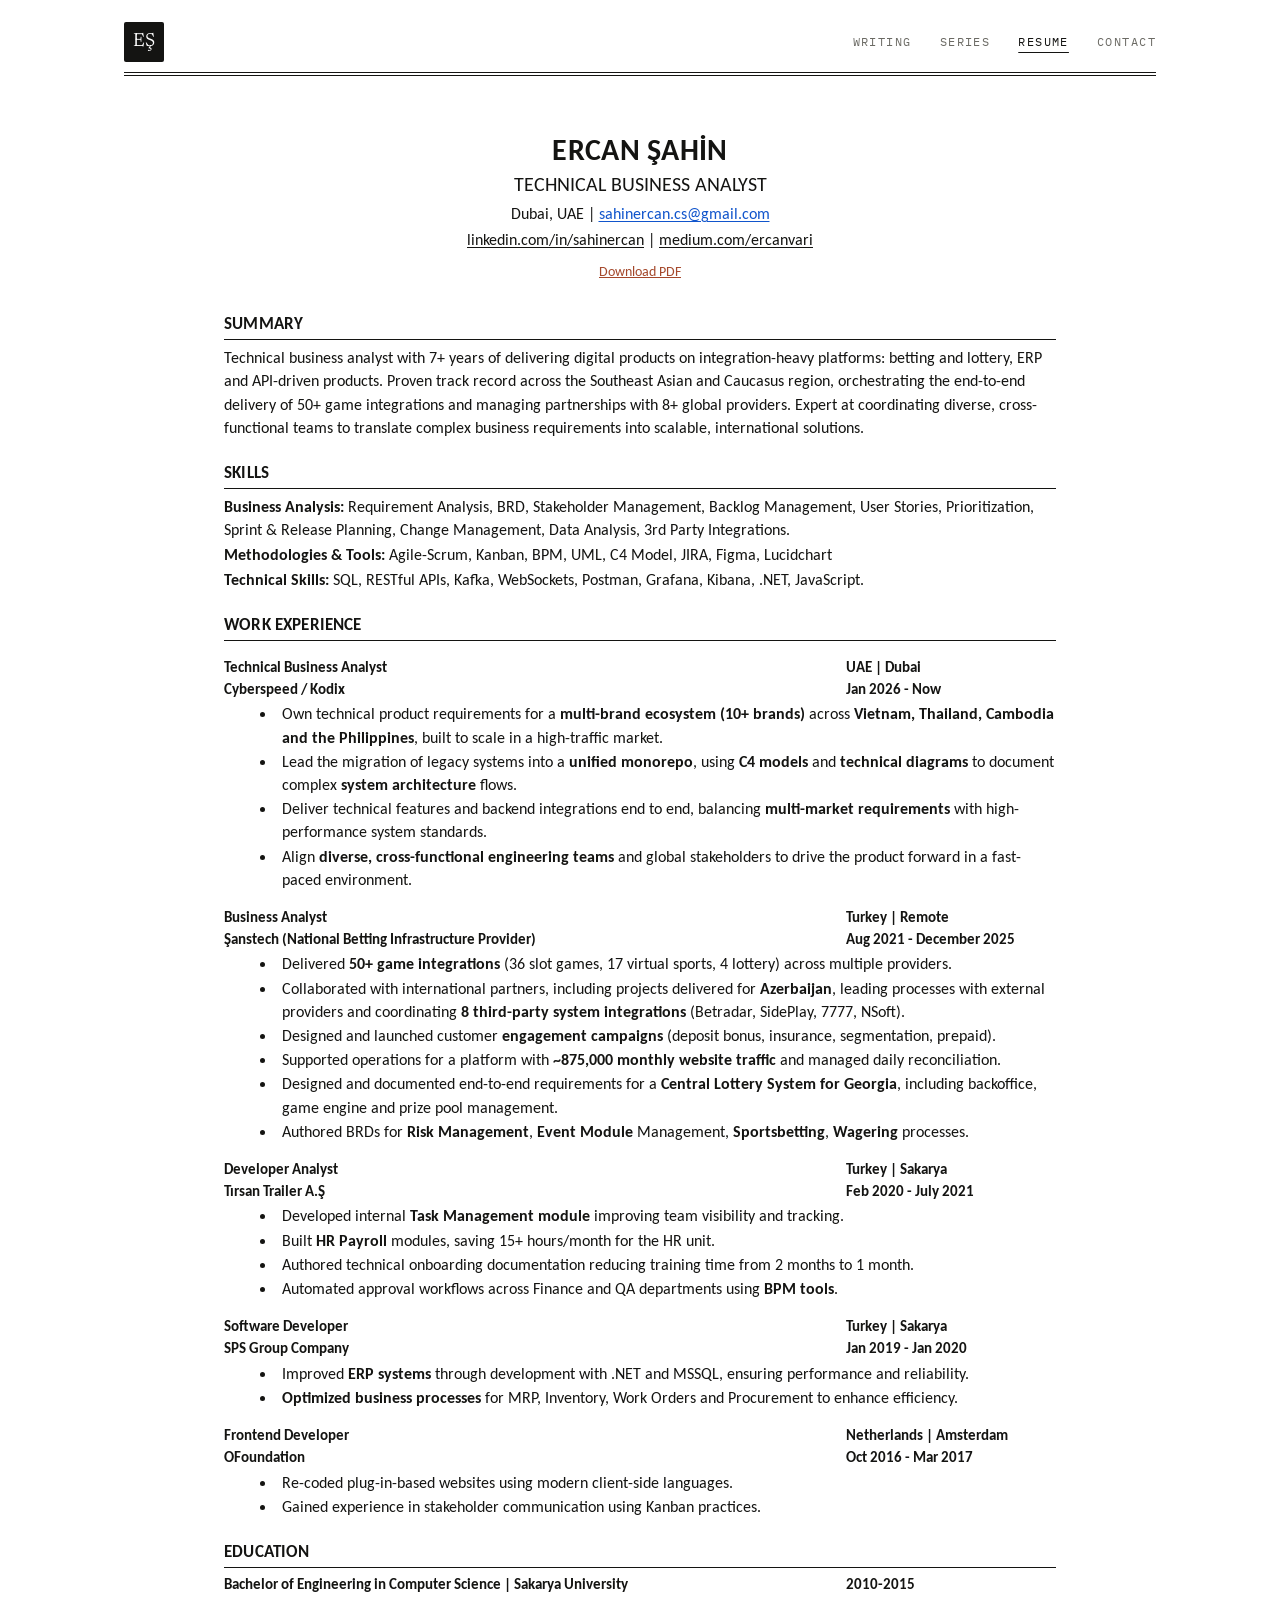
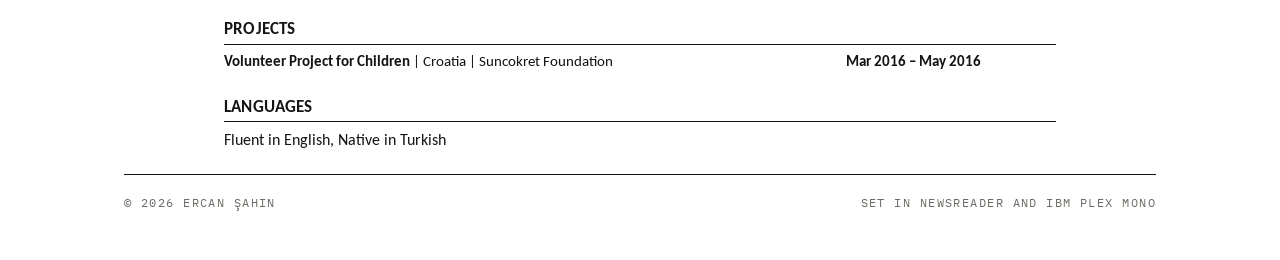
==== resume.html @ 7c089e83 "Redesign site: editorial home, resume page and The Village Stack series - Home: name masthead, lates" ====
<!DOCTYPE html>
<html lang="en">
<head>
    <meta charset="UTF-8">
    <meta name="viewport" content="width=device-width, initial-scale=1.0">
    <title>Resume · Ercan Şahin, Technical Business Analyst</title>
    <meta name="description" content="Resume of Ercan Şahin, technical business analyst in Dubai. 7+ years on integration-heavy platforms: money flows, CRM campaigns, ERP and third-party APIs.">
    <link rel="canonical" href="https://sahinercan.com/resume.html">
    <meta name="theme-color" content="#FFFFFF">

    <!-- Monogram icon -->
    <link rel="icon" href="assets/favicon.svg" type="image/svg+xml">
    <link rel="apple-touch-icon" href="assets/apple-touch-icon.png">

    <!-- Share preview (LinkedIn, WhatsApp, X, Slack) -->
    <meta property="og:type" content="website">
    <meta property="og:url" content="https://sahinercan.com/resume.html">
    <meta property="og:title" content="Resume · Ercan Şahin, Technical Business Analyst">
    <meta property="og:description" content="Resume of Ercan Şahin, technical business analyst in Dubai. 7+ years on integration-heavy platforms: money flows, CRM campaigns, ERP and third-party APIs.">
    <meta property="og:image" content="https://sahinercan.com/assets/og-image.png">
    <meta property="og:image:width" content="1200">
    <meta property="og:image:height" content="630">
    <meta property="og:image:alt" content="Ercan Şahin, Technical Business Analyst in Dubai">
    <meta name="twitter:card" content="summary_large_image">

    <!-- Visit counter: cookie-free, no consent banner needed. Ignores localhost. -->
    <script data-goatcounter="https://sahinercan.goatcounter.com/count" async src="https://gc.zgo.at/count.js"></script>

    <link rel="preconnect" href="https://fonts.googleapis.com">
    <link rel="preconnect" href="https://fonts.gstatic.com" crossorigin>
    <link href="https://fonts.googleapis.com/css2?family=Newsreader:ital,opsz,wght@0,6..72,300;0,6..72,400;1,6..72,300;1,6..72,400&family=IBM+Plex+Mono:wght@400&family=Carlito:wght@400;700&display=swap" rel="stylesheet">
    <link rel="stylesheet" href="styles.css?v=20261001">
</head>
<body>
    <header class="masthead">
        <div class="container mast-inner">
            <a href="./" class="mast-logo" aria-label="Ercan Şahin, home">EŞ</a>
            <nav class="mast-nav">
                <a href="./#writing">Writing</a>
                <a href="series.html">Series</a>
                <a href="resume.html" aria-current="page">Resume</a>
                <a href="mailto:sahinercan.cs@gmail.com">Contact</a>
            </nav>
        </div>
    </header>

    <main class="container cvx">
        <header class="cvx-head">
            <h1>ERCAN ŞAHİN</h1>
            <p class="cvx-title">TECHNICAL BUSINESS ANALYST</p>
            <p class="cvx-contact">
                Dubai, UAE | <a class="cvx-mail" href="mailto:sahinercan.cs@gmail.com">sahinercan.cs@gmail.com</a><br>
                <a href="https://linkedin.com/in/sahinercan" target="_blank" rel="noopener">linkedin.com/in/sahinercan</a> | <a href="https://medium.com/@ercanvari" target="_blank" rel="noopener">medium.com/ercanvari</a>
            </p>
            <p class="cvx-download"><a href="Ercan_Sahin_BA_Resume.pdf" download>Download PDF</a></p>
        </header>

        <section>
            <h2>SUMMARY</h2>
            <p>Technical business analyst with 7+ years of delivering digital products on integration-heavy platforms: betting and lottery, ERP and API-driven products. Proven track record across the Southeast Asian and Caucasus region, orchestrating the end-to-end delivery of 50+ game integrations and managing partnerships with 8+ global providers. Expert at coordinating diverse, cross-functional teams to translate complex business requirements into scalable, international solutions.</p>
        </section>

        <section>
            <h2>SKILLS</h2>
            <p><b>Business Analysis:</b> Requirement Analysis, BRD, Stakeholder Management, Backlog Management, User Stories, Prioritization, Sprint &amp; Release Planning, Change Management, Data Analysis, 3rd Party Integrations.</p>
            <p><b>Methodologies &amp; Tools:</b> Agile-Scrum, Kanban, BPM, UML, C4 Model, JIRA, Figma, Lucidchart</p>
            <p><b>Technical Skills:</b> SQL, RESTful APIs, Kafka, WebSockets, Postman, Grafana, Kibana, .NET, JavaScript.</p>
        </section>

        <section class="cvx-work">
            <h2>WORK EXPERIENCE</h2>
            <div class="cv-row"><strong>Technical Business Analyst</strong><strong>UAE | Dubai</strong></div>
            <div class="cv-row"><strong>Cyberspeed / Kodix</strong><strong>Jan 2026 - Now</strong></div>
            <ul>
                    <li>Own technical product requirements for a <b>multi-brand ecosystem (10+ brands)</b> across <b>Vietnam, Thailand, Cambodia and the Philippines</b>, built to scale in a high-traffic market.</li>
                    <li>Lead the migration of legacy systems into a <b>unified monorepo</b>, using <b>C4 models</b> and <b>technical diagrams</b> to document complex <b>system architecture</b> flows.</li>
                    <li>Deliver technical features and backend integrations end to end, balancing <b>multi-market requirements</b> with high-performance system standards.</li>
                    <li>Align <b>diverse, cross-functional engineering teams</b> and global stakeholders to drive the product forward in a fast-paced environment.</li>
            </ul>

            <div class="cv-row"><strong>Business Analyst</strong><strong>Turkey | Remote</strong></div>
            <div class="cv-row"><strong>Şanstech (National Betting Infrastructure Provider)</strong><strong>Aug 2021 - December 2025</strong></div>
            <ul>
                    <li>Delivered <b>50+ game integrations</b> (36 slot games, 17 virtual sports, 4 lottery) across multiple providers.</li>
                    <li>Collaborated with international partners, including projects delivered for <b>Azerbaijan</b>, leading processes with external providers and coordinating <b>8 third-party system integrations</b> (Betradar, SidePlay, 7777, NSoft).</li>
                    <li>Designed and launched customer <b>engagement campaigns</b> (deposit bonus, insurance, segmentation, prepaid).</li>
                    <li>Supported operations for a platform with <b>~875,000 monthly website traffic</b> and managed daily reconciliation.</li>
                    <li>Designed and documented end-to-end requirements for a <b>Central Lottery System for Georgia</b>, including backoffice, game engine and prize pool management.</li>
                    <li>Authored BRDs for <b>Risk Management</b>, <b>Event Module</b> Management, <b>Sportsbetting</b>, <b>Wagering</b> processes.</li>
            </ul>

            <div class="cv-row"><strong>Developer Analyst</strong><strong>Turkey | Sakarya</strong></div>
            <div class="cv-row"><strong>Tırsan Trailer A.Ş</strong><strong>Feb 2020 - July 2021</strong></div>
            <ul>
                    <li>Developed internal <b>Task Management module</b> improving team visibility and tracking.</li>
                    <li>Built <b>HR Payroll</b> modules, saving 15+ hours/month for the HR unit.</li>
                    <li>Authored technical onboarding documentation reducing training time from 2 months to 1 month.</li>
                    <li>Automated approval workflows across Finance and QA departments using <b>BPM tools</b>.</li>
            </ul>

            <div class="cv-row"><strong>Software Developer</strong><strong>Turkey | Sakarya</strong></div>
            <div class="cv-row"><strong>SPS Group Company</strong><strong>Jan 2019 - Jan 2020</strong></div>
            <ul>
                    <li>Improved <b>ERP systems</b> through development with .NET and MSSQL, ensuring performance and reliability.</li>
                    <li><b>Optimized business processes</b> for MRP, Inventory, Work Orders and Procurement to enhance efficiency.</li>
            </ul>

            <div class="cv-row"><strong>Frontend Developer</strong><strong>Netherlands | Amsterdam</strong></div>
            <div class="cv-row"><strong>OFoundation</strong><strong>Oct 2016 - Mar 2017</strong></div>
            <ul>
                    <li>Re-coded plug-in-based websites using modern client-side languages.</li>
                    <li>Gained experience in stakeholder communication using Kanban practices.</li>
            </ul>
        </section>

        <section>
            <h2>EDUCATION</h2>
            <div class="cv-row"><strong>Bachelor of Engineering in Computer Science | Sakarya University</strong><strong>2010-2015</strong></div>
        </section>

        <section>
            <h2>PROJECTS</h2>
            <div class="cv-row"><span><b>Volunteer Project for Children</b> | Croatia | Suncokret Foundation</span><strong>Mar 2016 – May 2016</strong></div>
        </section>

        <section>
            <h2>LANGUAGES</h2>
            <p>Fluent in English, Native in Turkish</p>
        </section>
    </main>

    <footer class="footer">
        <div class="container">
            <div class="footer-inner">
                <span>© <span id="year">2026</span> Ercan Şahin</span>
                <span>Set in Newsreader and IBM Plex Mono</span>
            </div>
        </div>
    </footer>

    <script src="script.js?v=20261001"></script>
</body>
</html>
---- styles.css ----
/* Editorial theme: newspaper serif (Newsreader) + technical mono (IBM Plex Mono), on white. */
:root {
    color-scheme: light;
    --paper: #FFFFFF;
    --paper-2: #F6F4EF;
    --lane: #ECE7DB;
    --ink: #141412;
    --muted: #6B6A64;
    --rule-soft: #E3E0D8;
    --accent: #A4472A;
    --river: #D6E6E8;
    --serif: 'Newsreader', Georgia, 'Times New Roman', serif;
    --mono: 'IBM Plex Mono', ui-monospace, Menlo, monospace;
}

* { margin: 0; padding: 0; box-sizing: border-box; }
html { scroll-behavior: smooth; }

body {
    font-family: var(--serif);
    font-size: 19px;
    font-weight: 400;
    line-height: 1.6;
    color: var(--ink);
    background: var(--paper);
    -webkit-font-smoothing: antialiased;
    font-optical-sizing: auto;
}

a { color: inherit; }
h1, h2, h3 { font-weight: 400; }
ul, ol { list-style: none; }

.container { max-width: 1080px; margin: 0 auto; padding: 0 24px; }

/* Small technical type: labels, dates, navigation */
.label, .kicker, .mast-nav a, .label-link, .contact-line, .entry-date, .footer {
    font-family: var(--mono);
    font-size: 12px;
    font-weight: 400;
    letter-spacing: 0.12em;
    text-transform: uppercase;
}
.label, .kicker { color: var(--muted); }

/* Masthead */
.masthead { padding-top: 22px; }
.mast-inner {
    display: flex;
    justify-content: space-between;
    align-items: center;
    gap: 1rem;
    flex-wrap: wrap;
    position: relative;
    padding-bottom: 14px;
}
.mast-inner::after { content: ""; position: absolute; left: 24px; right: 24px; bottom: 0; border-bottom: 4px double var(--ink); }
.mast-logo {
    display: inline-flex;
    align-items: center;
    justify-content: center;
    width: 40px;
    height: 40px;
    background: var(--ink);
    color: var(--paper);
    font-size: 19px;
    letter-spacing: 0.02em;
    text-decoration: none;
    border-radius: 2px;
}
.mast-logo:hover { background: var(--accent); }
.mast-nav { display: flex; gap: 28px; }
.mast-nav a { color: var(--muted); text-decoration: none; }
.mast-nav a:hover, .mast-nav a[aria-current="page"] { color: var(--ink); }
.mast-nav a[aria-current="page"] { text-decoration: underline; text-underline-offset: 6px; }

/* Intro */
.intro { padding: 80px 0 64px; }
.display {
    font-weight: 300;
    font-size: clamp(3.4rem, 11vw, 8.5rem);
    line-height: 0.95;
    letter-spacing: -0.025em;
    margin: 0.25em 0 0.35em;
}
.display-sm { font-size: clamp(3rem, 8vw, 6rem); }
.standfirst {
    font-weight: 300;
    font-size: clamp(1.2rem, 2.4vw, 1.5rem);
    line-height: 1.45;
    max-width: 34em;
    margin-bottom: 1.75rem;
}
.standfirst em { font-style: italic; }
.contact-line a { color: var(--accent); text-underline-offset: 5px; text-decoration-thickness: 1px; }
.contact-line a:hover { text-decoration-thickness: 2px; }
.contact-line span { color: var(--muted); margin: 0 0.6em; }

/* Numbered blocks, like newspaper sections */
.block { border-top: 1px solid var(--ink); padding: 20px 0 72px; }
.block-head { display: flex; justify-content: space-between; align-items: baseline; gap: 1rem; margin-bottom: 28px; }
.label-link { color: var(--accent); text-decoration: none; }
.label-link:hover { text-decoration: underline; text-underline-offset: 5px; }

/* Writing list */
.entry a {
    display: grid;
    grid-template-columns: 160px 1fr;
    gap: 24px;
    padding: 22px 0;
    border-bottom: 1px solid var(--rule-soft);
    text-decoration: none;
}
.entry.has-img a { grid-template-columns: 160px 1fr 220px; }
.entry-img { width: 100%; aspect-ratio: 3 / 2; object-fit: cover; background: var(--paper-2); }
.entry:last-child a { border-bottom: none; }
.entry-date { color: var(--muted); padding-top: 0.7em; }
.entry-title { display: block; font-size: 1.75rem; font-weight: 400; line-height: 1.2; transition: color 0.15s ease; }
.entry a:hover .entry-title { color: var(--accent); }
.entry-excerpt { display: block; color: var(--muted); font-size: 1rem; margin-top: 6px; max-width: 42em; }
.entries-empty { color: var(--muted); }

/* Series teaser on home */
.feature-title { font-weight: 300; font-size: clamp(2.4rem, 6vw, 4.5rem); line-height: 1; letter-spacing: -0.02em; margin-bottom: 0.3em; }
.feature-title a { text-decoration: none; }
.feature-title a:hover { color: var(--accent); }
.feature-deck { font-size: 1.2rem; font-weight: 300; max-width: 36em; margin-bottom: 1rem; }

/* Elsewhere */
.elsewhere li { display: flex; justify-content: space-between; align-items: baseline; gap: 1rem; padding: 14px 0; border-bottom: 1px solid var(--rule-soft); }
.elsewhere li:last-child { border-bottom: none; }
.elsewhere a { font-size: 1.45rem; text-decoration: none; }
.elsewhere a:hover { color: var(--accent); }

/* Footer / colophon */
.footer { color: var(--muted); }
.footer-inner { display: flex; justify-content: space-between; gap: 1rem; flex-wrap: wrap; border-top: 1px solid var(--ink); padding: 18px 0 48px; }

/* Series page: map */
.map-frame { border: 1px solid var(--ink); background: var(--paper-2); }
#villageMap { display: block; width: 100%; height: auto; }
.village-river { fill: var(--river); }
.village-road-bed { fill: none; stroke: var(--lane); stroke-width: 16; stroke-linecap: round; stroke-linejoin: round; }
.village-road { fill: none; stroke: var(--ink); stroke-width: 1.4; stroke-linecap: round; stroke-dasharray: 1 8; }
.village-node { cursor: pointer; outline: none; }
.village-node-ring { fill: var(--paper); stroke: var(--ink); stroke-width: 1.25; transition: fill 0.15s ease, stroke 0.15s ease; }
.village-node.is-live .village-node-ring { stroke: var(--accent); stroke-width: 2; }
.village-node:hover .village-node-ring,
.village-node:focus-visible .village-node-ring { stroke: var(--accent); stroke-width: 2; }
.village-node.is-active .village-node-ring { fill: var(--ink); stroke: var(--ink); }
.village-node-num { font: 400 14px var(--mono); fill: var(--ink); text-anchor: middle; pointer-events: none; }
.village-node.is-active .village-node-num { fill: var(--paper); }
.village-node-label {
    font: italic 400 17px var(--serif);
    fill: var(--ink);
    text-anchor: middle;
    pointer-events: none;
    paint-order: stroke;
    stroke: var(--paper-2);
    stroke-width: 5px;
}

.village-panel { display: grid; grid-template-columns: 160px 1fr; gap: 24px; padding: 22px 0 8px; }
.village-panel h3 { font-weight: 300; font-size: 1.9rem; line-height: 1.15; margin-bottom: 0.25rem; }
.village-panel p { color: var(--muted); margin-bottom: 0.6rem; }
.village-panel-meta { font-family: var(--mono); font-size: 12px; letter-spacing: 0.12em; text-transform: uppercase; color: var(--muted); padding-top: 0.8em; }
.village-panel-link, .village-panel-soon { font-family: var(--mono); font-size: 12px; letter-spacing: 0.12em; text-transform: uppercase; }
.village-panel-link { color: var(--accent); text-underline-offset: 5px; }
.village-panel-soon { color: var(--muted); }

/* Series page: contents */
.toc li { display: grid; grid-template-columns: 56px 1fr 150px 90px; gap: 20px; align-items: baseline; padding: 16px 0; border-bottom: 1px solid var(--rule-soft); }
.toc li:last-child { border-bottom: none; }
.toc-num, .toc-layer, .toc-date { font-family: var(--mono); font-size: 12px; letter-spacing: 0.12em; text-transform: uppercase; }
.toc-num { color: var(--accent); }
.toc-layer, .toc-date { color: var(--muted); }
.toc-date { text-align: right; }
.toc-title { font-size: 1.35rem; line-height: 1.25; }
.toc-title a { text-underline-offset: 5px; text-decoration-thickness: 1px; }
.toc-title a:hover { color: var(--accent); }
.toc-topic { display: block; color: var(--muted); font-size: 0.95rem; }

/* Resume */
.figures { margin-top: 2.75rem; display: grid; grid-template-columns: repeat(4, 1fr); border-top: 1px solid var(--rule-soft); }
.figures div { display: flex; flex-direction: column-reverse; padding: 18px 20px 0 0; }
.figures div + div { padding-left: 20px; border-left: 1px solid var(--rule-soft); }
.figures dd { font-weight: 300; font-size: clamp(2.4rem, 5vw, 3.6rem); line-height: 1; letter-spacing: -0.02em; }
.figures dt { font-family: var(--mono); font-size: 12px; letter-spacing: 0.12em; text-transform: uppercase; color: var(--muted); margin-top: 8px; }

.cases { display: grid; grid-template-columns: repeat(3, 1fr); }
.case { padding-right: 28px; }
.case + .case { padding-left: 28px; border-left: 1px solid var(--rule-soft); }
.case h3 { font-size: 1.55rem; line-height: 1.2; margin-bottom: 1rem; }
.case dt { font-family: var(--mono); font-size: 11px; letter-spacing: 0.12em; text-transform: uppercase; color: var(--muted); }
.case dd { font-size: 1rem; margin-bottom: 0.8rem; }

.roles > li { display: grid; grid-template-columns: 160px 1fr; gap: 24px; padding: 22px 0; border-bottom: 1px solid var(--rule-soft); }
.roles > li:last-child { border-bottom: none; }
.role-when { font-family: var(--mono); font-size: 12px; letter-spacing: 0.08em; text-transform: uppercase; color: var(--muted); padding-top: 0.55em; line-height: 1.7; }
.roles h3 { font-size: 1.6rem; line-height: 1.2; }
.role-org { font-style: italic; color: var(--muted); margin-bottom: 0.5rem; }
.roles ul li { position: relative; padding-left: 1.4em; font-size: 1.02rem; margin-bottom: 0.3rem; }
.roles ul li::before { content: "–"; position: absolute; left: 0; color: var(--muted); }

.cols { display: grid; grid-template-columns: repeat(3, 1fr); gap: 28px; }
.cols h3 { font-family: var(--mono); font-size: 12px; letter-spacing: 0.12em; text-transform: uppercase; color: var(--muted); margin-bottom: 0.5rem; }
.cols p { font-size: 1.05rem; }
.cols-4 { grid-template-columns: repeat(4, 1fr); }

/* Resume: a one-to-one copy of the PDF CV (Calibri, centred header, bold rows, ● bullets) */
.cvx { max-width: 880px; font-family: Calibri, Carlito, 'Segoe UI', sans-serif; font-size: 16px; line-height: 1.45; }
.cvx-head { text-align: center; padding: 56px 0 28px; }
.cvx-head h1 { font-family: inherit; font-weight: 700; font-size: 30px; letter-spacing: 0.01em; line-height: 1.2; }
.cvx-title { font-size: 20px; margin: 2px 0 22px; }
.cvx-contact { font-size: 16px; line-height: 1.6; }
.cvx-contact a { text-underline-offset: 2px; }
.cvx-contact .cvx-mail { color: #1155CC; }
.cvx-download { margin-top: 10px; font-size: 14px; }
.cvx-download a { color: var(--accent); }
.cvx section { margin-bottom: 22px; }
.cvx h2 {
    font-family: inherit;
    font-weight: 700;
    font-size: 17px;
    letter-spacing: 0.01em;
    padding-bottom: 2px;
    margin-bottom: 6px;
    border-bottom: 1px solid var(--ink);
}
.cvx p { margin-bottom: 2px; }
.cvx b, .cvx strong { font-weight: 700; }
.cvx .cv-row { display: flex; justify-content: space-between; align-items: baseline; gap: 1rem; font-size: 15px; }
.cvx .cv-row > :last-child { flex: 0 0 210px; text-align: left; }
.cvx-work .cv-row:nth-of-type(odd) { margin-top: 16px; }
.cvx-work h2 + .cv-row { margin-top: 10px; }
.cvx ul { list-style: disc; padding-left: 52px; margin: 2px 0 0; }
.cvx ul li { padding-left: 6px; margin-bottom: 1px; }
.cvx ul li::marker { font-size: 0.9em; }

/* Responsive */
@media (max-width: 760px) {
    body { font-size: 18px; }
    .mast-nav { gap: 18px; }
    .intro { padding: 56px 0 48px; }
    .entry a, .entry.has-img a, .village-panel, .roles > li { grid-template-columns: 1fr; gap: 6px; }
    .entry-img { order: -1; margin-bottom: 10px; }
    .entry-date, .role-when, .village-panel-meta { padding-top: 0; }
    .toc li { grid-template-columns: 40px 1fr; }
    .toc-layer { display: none; }
    .toc-date { grid-column: 2; text-align: left; }
    .figures { grid-template-columns: repeat(2, 1fr); }
    .figures div:nth-child(3) { padding-left: 0; border-left: none; }
    .cases, .cols, .cols-4 { grid-template-columns: 1fr; gap: 28px; }
    .case, .case + .case { padding: 0; border-left: none; }
    .case + .case { padding-top: 28px; border-top: 1px solid var(--rule-soft); }
    .village-node-label { font-size: 21px; }
    .cvx .cv-row { flex-direction: column; gap: 0; }
    .cvx .cv-row > :last-child { flex: none; }
    .cvx ul { padding-left: 22px; }
}

/* Printing the resume gives a clean, ink-only copy */
@media print {
    .masthead, .contact-line, .footer { display: none; }
    body { background: #fff; color: #000; font-size: 10.5pt; }
    .intro, .cvx-head { padding: 0 0 12px; }
    .cvx-download { display: none; }
    .block { padding: 12px 0 20px; break-inside: avoid; }
}
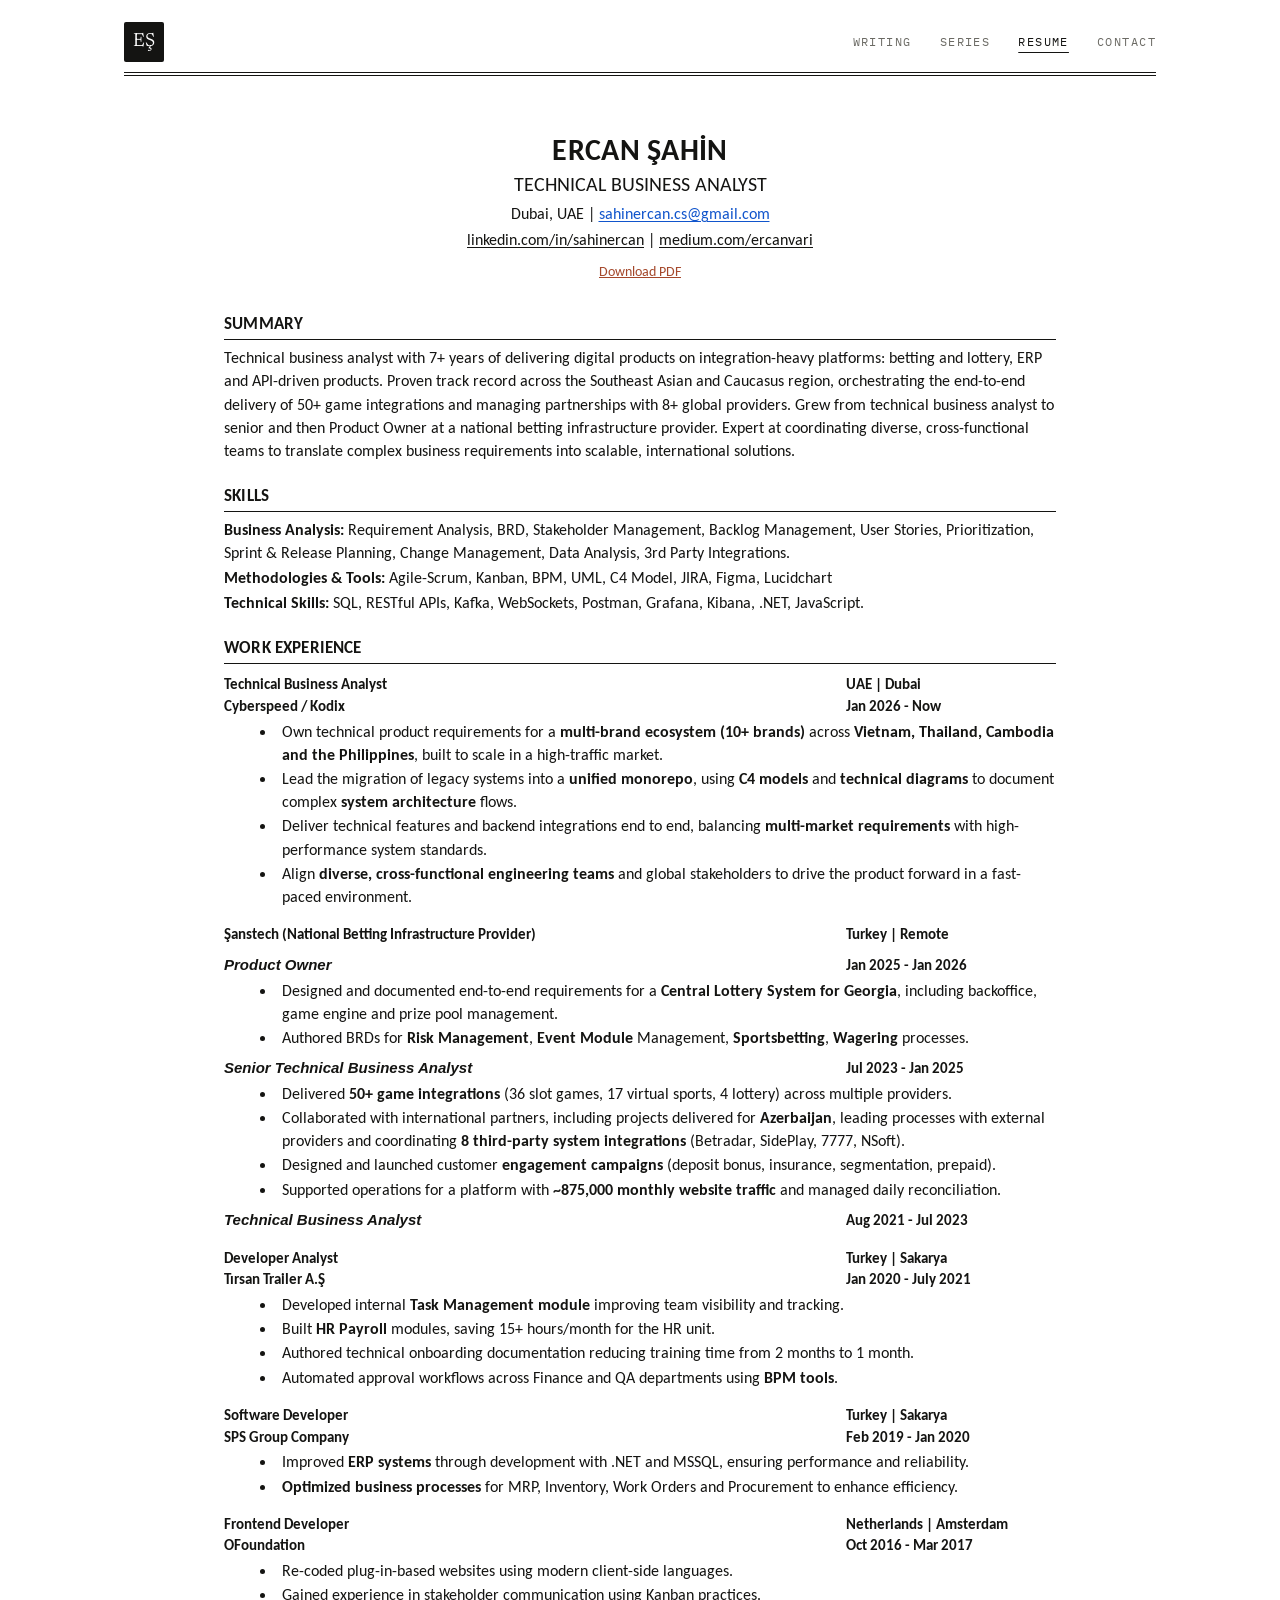
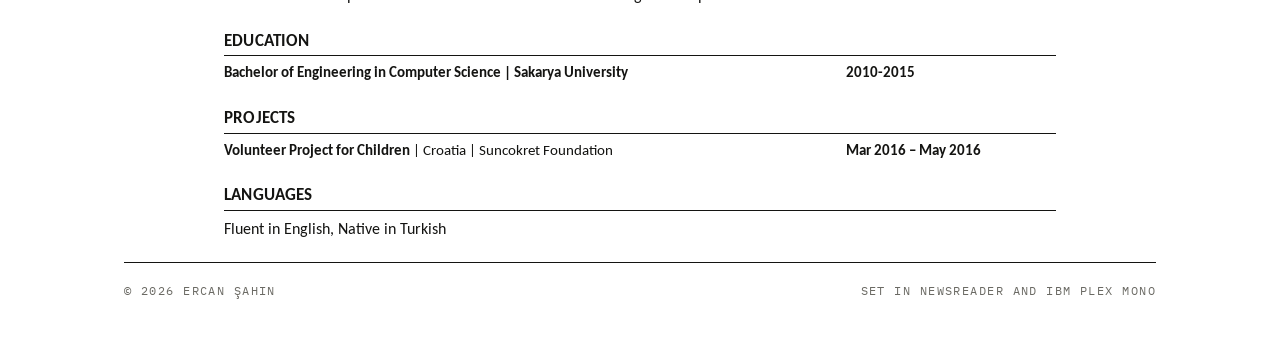
==== commit a9c34dcc: "Resume: show the three Şanstech roles and match LinkedIn dates - Split Şanstech into Product Owner, " ====
--- a/resume.html
+++ b/resume.html
@@ -29,7 +29,7 @@
     <link rel="preconnect" href="https://fonts.googleapis.com">
     <link rel="preconnect" href="https://fonts.gstatic.com" crossorigin>
     <link href="https://fonts.googleapis.com/css2?family=Newsreader:ital,opsz,wght@0,6..72,300;0,6..72,400;1,6..72,300;1,6..72,400&family=IBM+Plex+Mono:wght@400&family=Carlito:wght@400;700&display=swap" rel="stylesheet">
-    <link rel="stylesheet" href="styles.css?v=20261001">
+    <link rel="stylesheet" href="styles.css?v=20261001b">
 </head>
 <body>
     <header class="masthead">
@@ -57,7 +57,7 @@
 
         <section>
             <h2>SUMMARY</h2>
-            <p>Technical business analyst with 7+ years of delivering digital products on integration-heavy platforms: betting and lottery, ERP and API-driven products. Proven track record across the Southeast Asian and Caucasus region, orchestrating the end-to-end delivery of 50+ game integrations and managing partnerships with 8+ global providers. Expert at coordinating diverse, cross-functional teams to translate complex business requirements into scalable, international solutions.</p>
+            <p>Technical business analyst with 7+ years of delivering digital products on integration-heavy platforms: betting and lottery, ERP and API-driven products. Proven track record across the Southeast Asian and Caucasus region, orchestrating the end-to-end delivery of 50+ game integrations and managing partnerships with 8+ global providers. Grew from technical business analyst to senior and then Product Owner at a national betting infrastructure provider. Expert at coordinating diverse, cross-functional teams to translate complex business requirements into scalable, international solutions.</p>
         </section>
 
         <section>
@@ -69,48 +69,62 @@
 
         <section class="cvx-work">
             <h2>WORK EXPERIENCE</h2>
-            <div class="cv-row"><strong>Technical Business Analyst</strong><strong>UAE | Dubai</strong></div>
-            <div class="cv-row"><strong>Cyberspeed / Kodix</strong><strong>Jan 2026 - Now</strong></div>
-            <ul>
+            <article class="cvx-job">
+                <div class="cv-row"><strong>Technical Business Analyst</strong><strong>UAE | Dubai</strong></div>
+                <div class="cv-row"><strong>Cyberspeed / Kodix</strong><strong>Jan 2026 - Now</strong></div>
+                <ul>
                     <li>Own technical product requirements for a <b>multi-brand ecosystem (10+ brands)</b> across <b>Vietnam, Thailand, Cambodia and the Philippines</b>, built to scale in a high-traffic market.</li>
                     <li>Lead the migration of legacy systems into a <b>unified monorepo</b>, using <b>C4 models</b> and <b>technical diagrams</b> to document complex <b>system architecture</b> flows.</li>
                     <li>Deliver technical features and backend integrations end to end, balancing <b>multi-market requirements</b> with high-performance system standards.</li>
                     <li>Align <b>diverse, cross-functional engineering teams</b> and global stakeholders to drive the product forward in a fast-paced environment.</li>
-            </ul>
+                </ul>
+            </article>
 
-            <div class="cv-row"><strong>Business Analyst</strong><strong>Turkey | Remote</strong></div>
-            <div class="cv-row"><strong>Şanstech (National Betting Infrastructure Provider)</strong><strong>Aug 2021 - December 2025</strong></div>
-            <ul>
+            <article class="cvx-job">
+                <div class="cv-row"><strong>Şanstech (National Betting Infrastructure Provider)</strong><strong>Turkey | Remote</strong></div>
+                <div class="cv-row cvx-subrole"><strong>Product Owner</strong><strong>Jan 2025 - Jan 2026</strong></div>
+                <ul>
+                    <li>Designed and documented end-to-end requirements for a <b>Central Lottery System for Georgia</b>, including backoffice, game engine and prize pool management.</li>
+                    <li>Authored BRDs for <b>Risk Management</b>, <b>Event Module</b> Management, <b>Sportsbetting</b>, <b>Wagering</b> processes.</li>
+                </ul>
+                <div class="cv-row cvx-subrole"><strong>Senior Technical Business Analyst</strong><strong>Jul 2023 - Jan 2025</strong></div>
+                <ul>
                     <li>Delivered <b>50+ game integrations</b> (36 slot games, 17 virtual sports, 4 lottery) across multiple providers.</li>
                     <li>Collaborated with international partners, including projects delivered for <b>Azerbaijan</b>, leading processes with external providers and coordinating <b>8 third-party system integrations</b> (Betradar, SidePlay, 7777, NSoft).</li>
                     <li>Designed and launched customer <b>engagement campaigns</b> (deposit bonus, insurance, segmentation, prepaid).</li>
                     <li>Supported operations for a platform with <b>~875,000 monthly website traffic</b> and managed daily reconciliation.</li>
-                    <li>Designed and documented end-to-end requirements for a <b>Central Lottery System for Georgia</b>, including backoffice, game engine and prize pool management.</li>
-                    <li>Authored BRDs for <b>Risk Management</b>, <b>Event Module</b> Management, <b>Sportsbetting</b>, <b>Wagering</b> processes.</li>
-            </ul>
+                </ul>
+                <div class="cv-row cvx-subrole"><strong>Technical Business Analyst</strong><strong>Aug 2021 - Jul 2023</strong></div>
+            </article>
 
-            <div class="cv-row"><strong>Developer Analyst</strong><strong>Turkey | Sakarya</strong></div>
-            <div class="cv-row"><strong>Tırsan Trailer A.Ş</strong><strong>Feb 2020 - July 2021</strong></div>
-            <ul>
+            <article class="cvx-job">
+                <div class="cv-row"><strong>Developer Analyst</strong><strong>Turkey | Sakarya</strong></div>
+                <div class="cv-row"><strong>Tırsan Trailer A.Ş</strong><strong>Jan 2020 - July 2021</strong></div>
+                <ul>
                     <li>Developed internal <b>Task Management module</b> improving team visibility and tracking.</li>
                     <li>Built <b>HR Payroll</b> modules, saving 15+ hours/month for the HR unit.</li>
                     <li>Authored technical onboarding documentation reducing training time from 2 months to 1 month.</li>
                     <li>Automated approval workflows across Finance and QA departments using <b>BPM tools</b>.</li>
-            </ul>
+                </ul>
+            </article>
 
-            <div class="cv-row"><strong>Software Developer</strong><strong>Turkey | Sakarya</strong></div>
-            <div class="cv-row"><strong>SPS Group Company</strong><strong>Jan 2019 - Jan 2020</strong></div>
-            <ul>
+            <article class="cvx-job">
+                <div class="cv-row"><strong>Software Developer</strong><strong>Turkey | Sakarya</strong></div>
+                <div class="cv-row"><strong>SPS Group Company</strong><strong>Feb 2019 - Jan 2020</strong></div>
+                <ul>
                     <li>Improved <b>ERP systems</b> through development with .NET and MSSQL, ensuring performance and reliability.</li>
                     <li><b>Optimized business processes</b> for MRP, Inventory, Work Orders and Procurement to enhance efficiency.</li>
-            </ul>
+                </ul>
+            </article>
 
-            <div class="cv-row"><strong>Frontend Developer</strong><strong>Netherlands | Amsterdam</strong></div>
-            <div class="cv-row"><strong>OFoundation</strong><strong>Oct 2016 - Mar 2017</strong></div>
-            <ul>
+            <article class="cvx-job">
+                <div class="cv-row"><strong>Frontend Developer</strong><strong>Netherlands | Amsterdam</strong></div>
+                <div class="cv-row"><strong>OFoundation</strong><strong>Oct 2016 - Mar 2017</strong></div>
+                <ul>
                     <li>Re-coded plug-in-based websites using modern client-side languages.</li>
                     <li>Gained experience in stakeholder communication using Kanban practices.</li>
-            </ul>
+                </ul>
+            </article>
         </section>
 
         <section>
--- a/styles.css
+++ b/styles.css
@@ -231,8 +231,10 @@
 .cvx b, .cvx strong { font-weight: 700; }
 .cvx .cv-row { display: flex; justify-content: space-between; align-items: baseline; gap: 1rem; font-size: 15px; }
 .cvx .cv-row > :last-child { flex: 0 0 210px; text-align: left; }
-.cvx-work .cv-row:nth-of-type(odd) { margin-top: 16px; }
-.cvx-work h2 + .cv-row { margin-top: 10px; }
+.cvx-job { margin-top: 16px; }
+.cvx-work h2 + .cvx-job { margin-top: 10px; }
+.cvx-subrole { margin-top: 8px; }
+.cvx-subrole strong:first-child { font-style: italic; }
 .cvx ul { list-style: disc; padding-left: 52px; margin: 2px 0 0; }
 .cvx ul li { padding-left: 6px; margin-bottom: 1px; }
 .cvx ul li::marker { font-size: 0.9em; }
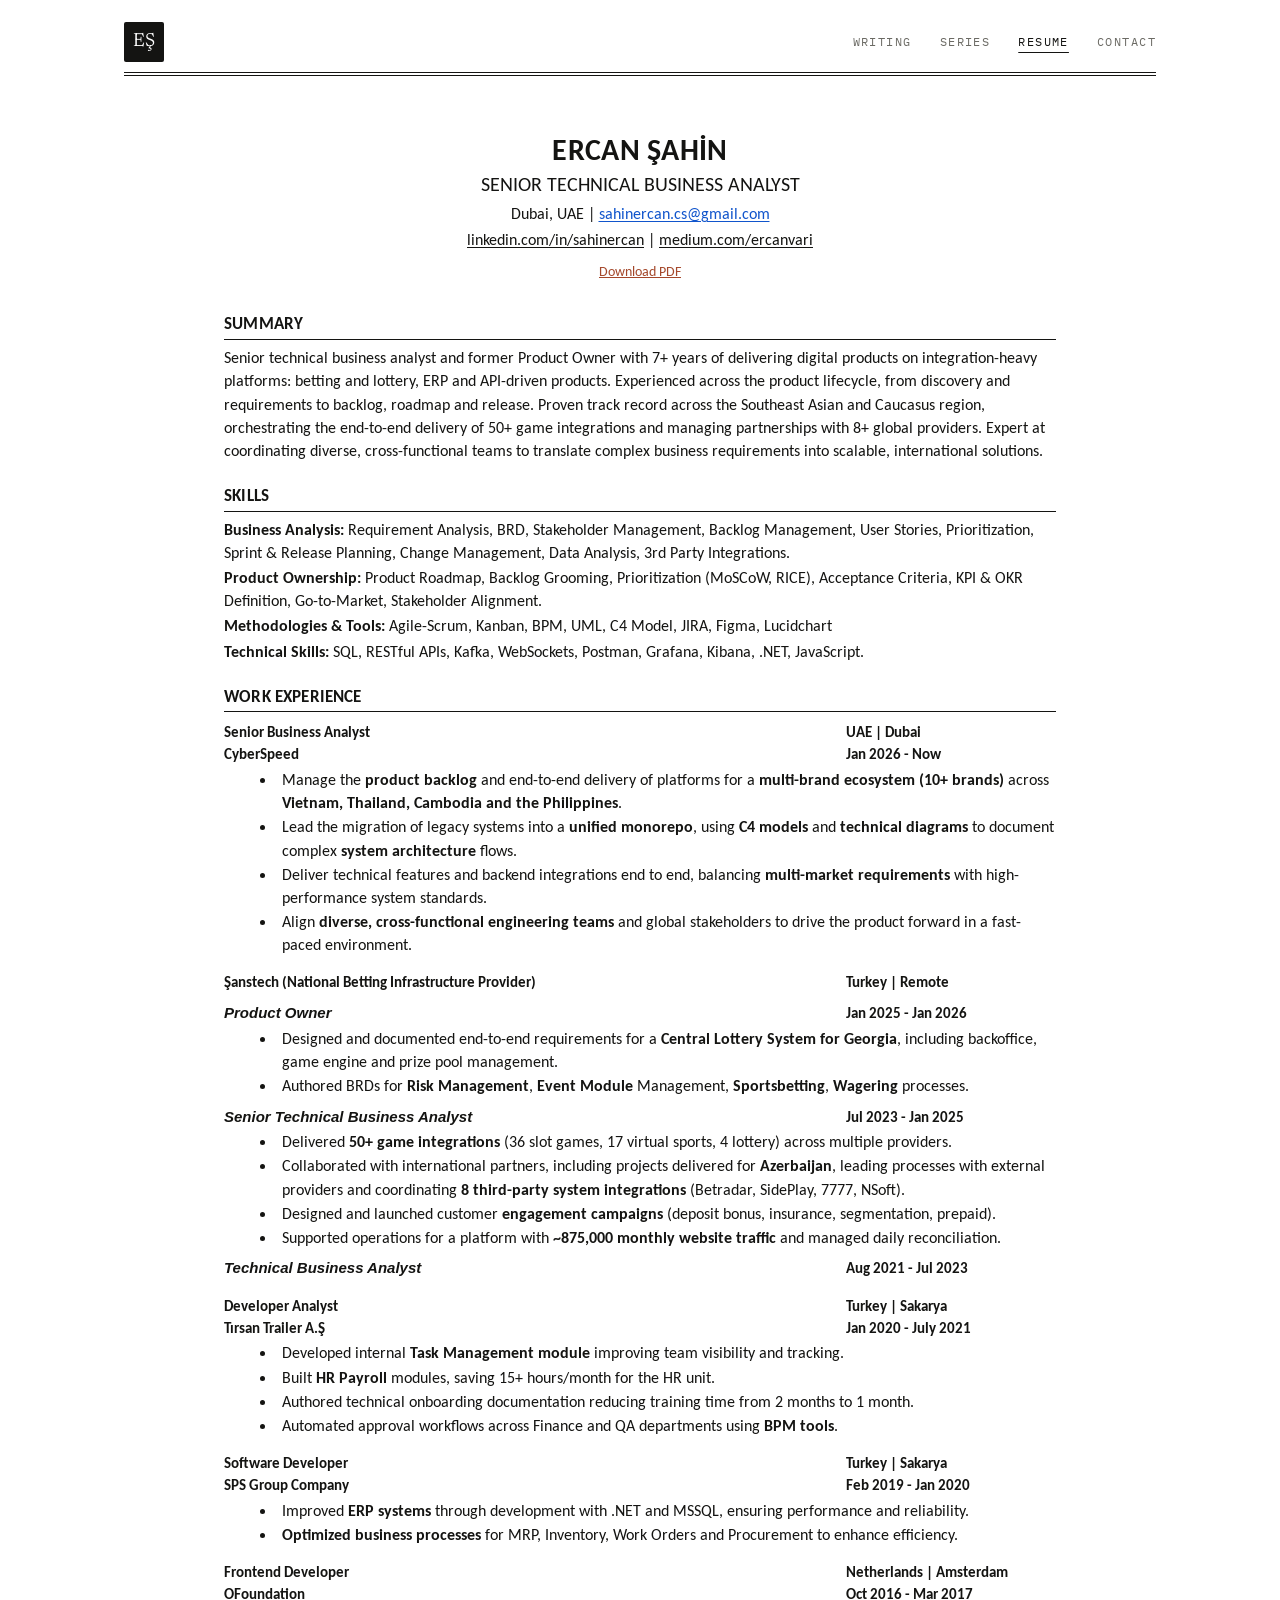
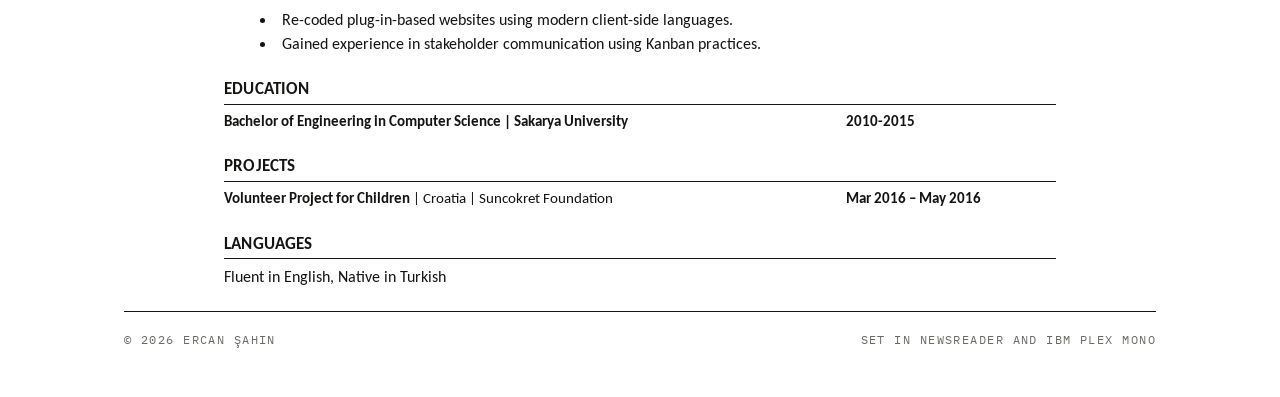
==== commit ed3821b4: "Resume: Senior Technical Business Analyst headline and product keywords - Headline is now Senior Tec" ====
--- a/resume.html
+++ b/resume.html
@@ -3,7 +3,7 @@
 <head>
     <meta charset="UTF-8">
     <meta name="viewport" content="width=device-width, initial-scale=1.0">
-    <title>Resume · Ercan Şahin, Technical Business Analyst</title>
+    <title>Resume · Ercan Şahin, Senior Technical Business Analyst</title>
     <meta name="description" content="Resume of Ercan Şahin, technical business analyst in Dubai. 7+ years on integration-heavy platforms: money flows, CRM campaigns, ERP and third-party APIs.">
     <link rel="canonical" href="https://sahinercan.com/resume.html">
     <meta name="theme-color" content="#FFFFFF">
@@ -15,7 +15,7 @@
     <!-- Share preview (LinkedIn, WhatsApp, X, Slack) -->
     <meta property="og:type" content="website">
     <meta property="og:url" content="https://sahinercan.com/resume.html">
-    <meta property="og:title" content="Resume · Ercan Şahin, Technical Business Analyst">
+    <meta property="og:title" content="Resume · Ercan Şahin, Senior Technical Business Analyst">
     <meta property="og:description" content="Resume of Ercan Şahin, technical business analyst in Dubai. 7+ years on integration-heavy platforms: money flows, CRM campaigns, ERP and third-party APIs.">
     <meta property="og:image" content="https://sahinercan.com/assets/og-image.png">
     <meta property="og:image:width" content="1200">
@@ -47,7 +47,7 @@
     <main class="container cvx">
         <header class="cvx-head">
             <h1>ERCAN ŞAHİN</h1>
-            <p class="cvx-title">TECHNICAL BUSINESS ANALYST</p>
+            <p class="cvx-title">SENIOR TECHNICAL BUSINESS ANALYST</p>
             <p class="cvx-contact">
                 Dubai, UAE | <a class="cvx-mail" href="mailto:sahinercan.cs@gmail.com">sahinercan.cs@gmail.com</a><br>
                 <a href="https://linkedin.com/in/sahinercan" target="_blank" rel="noopener">linkedin.com/in/sahinercan</a> | <a href="https://medium.com/@ercanvari" target="_blank" rel="noopener">medium.com/ercanvari</a>
@@ -57,12 +57,13 @@
 
         <section>
             <h2>SUMMARY</h2>
-            <p>Technical business analyst with 7+ years of delivering digital products on integration-heavy platforms: betting and lottery, ERP and API-driven products. Proven track record across the Southeast Asian and Caucasus region, orchestrating the end-to-end delivery of 50+ game integrations and managing partnerships with 8+ global providers. Grew from technical business analyst to senior and then Product Owner at a national betting infrastructure provider. Expert at coordinating diverse, cross-functional teams to translate complex business requirements into scalable, international solutions.</p>
+            <p>Senior technical business analyst and former Product Owner with 7+ years of delivering digital products on integration-heavy platforms: betting and lottery, ERP and API-driven products. Experienced across the product lifecycle, from discovery and requirements to backlog, roadmap and release. Proven track record across the Southeast Asian and Caucasus region, orchestrating the end-to-end delivery of 50+ game integrations and managing partnerships with 8+ global providers. Expert at coordinating diverse, cross-functional teams to translate complex business requirements into scalable, international solutions.</p>
         </section>
 
         <section>
             <h2>SKILLS</h2>
             <p><b>Business Analysis:</b> Requirement Analysis, BRD, Stakeholder Management, Backlog Management, User Stories, Prioritization, Sprint &amp; Release Planning, Change Management, Data Analysis, 3rd Party Integrations.</p>
+            <p><b>Product Ownership:</b> Product Roadmap, Backlog Grooming, Prioritization (MoSCoW, RICE), Acceptance Criteria, KPI &amp; OKR Definition, Go-to-Market, Stakeholder Alignment.</p>
             <p><b>Methodologies &amp; Tools:</b> Agile-Scrum, Kanban, BPM, UML, C4 Model, JIRA, Figma, Lucidchart</p>
             <p><b>Technical Skills:</b> SQL, RESTful APIs, Kafka, WebSockets, Postman, Grafana, Kibana, .NET, JavaScript.</p>
         </section>
@@ -70,10 +71,10 @@
         <section class="cvx-work">
             <h2>WORK EXPERIENCE</h2>
             <article class="cvx-job">
-                <div class="cv-row"><strong>Technical Business Analyst</strong><strong>UAE | Dubai</strong></div>
-                <div class="cv-row"><strong>Cyberspeed / Kodix</strong><strong>Jan 2026 - Now</strong></div>
+                <div class="cv-row"><strong>Senior Business Analyst</strong><strong>UAE | Dubai</strong></div>
+                <div class="cv-row"><strong>CyberSpeed</strong><strong>Jan 2026 - Now</strong></div>
                 <ul>
-                    <li>Own technical product requirements for a <b>multi-brand ecosystem (10+ brands)</b> across <b>Vietnam, Thailand, Cambodia and the Philippines</b>, built to scale in a high-traffic market.</li>
+                    <li>Manage the <b>product backlog</b> and end-to-end delivery of platforms for a <b>multi-brand ecosystem (10+ brands)</b> across <b>Vietnam, Thailand, Cambodia and the Philippines</b>.</li>
                     <li>Lead the migration of legacy systems into a <b>unified monorepo</b>, using <b>C4 models</b> and <b>technical diagrams</b> to document complex <b>system architecture</b> flows.</li>
                     <li>Deliver technical features and backend integrations end to end, balancing <b>multi-market requirements</b> with high-performance system standards.</li>
                     <li>Align <b>diverse, cross-functional engineering teams</b> and global stakeholders to drive the product forward in a fast-paced environment.</li>
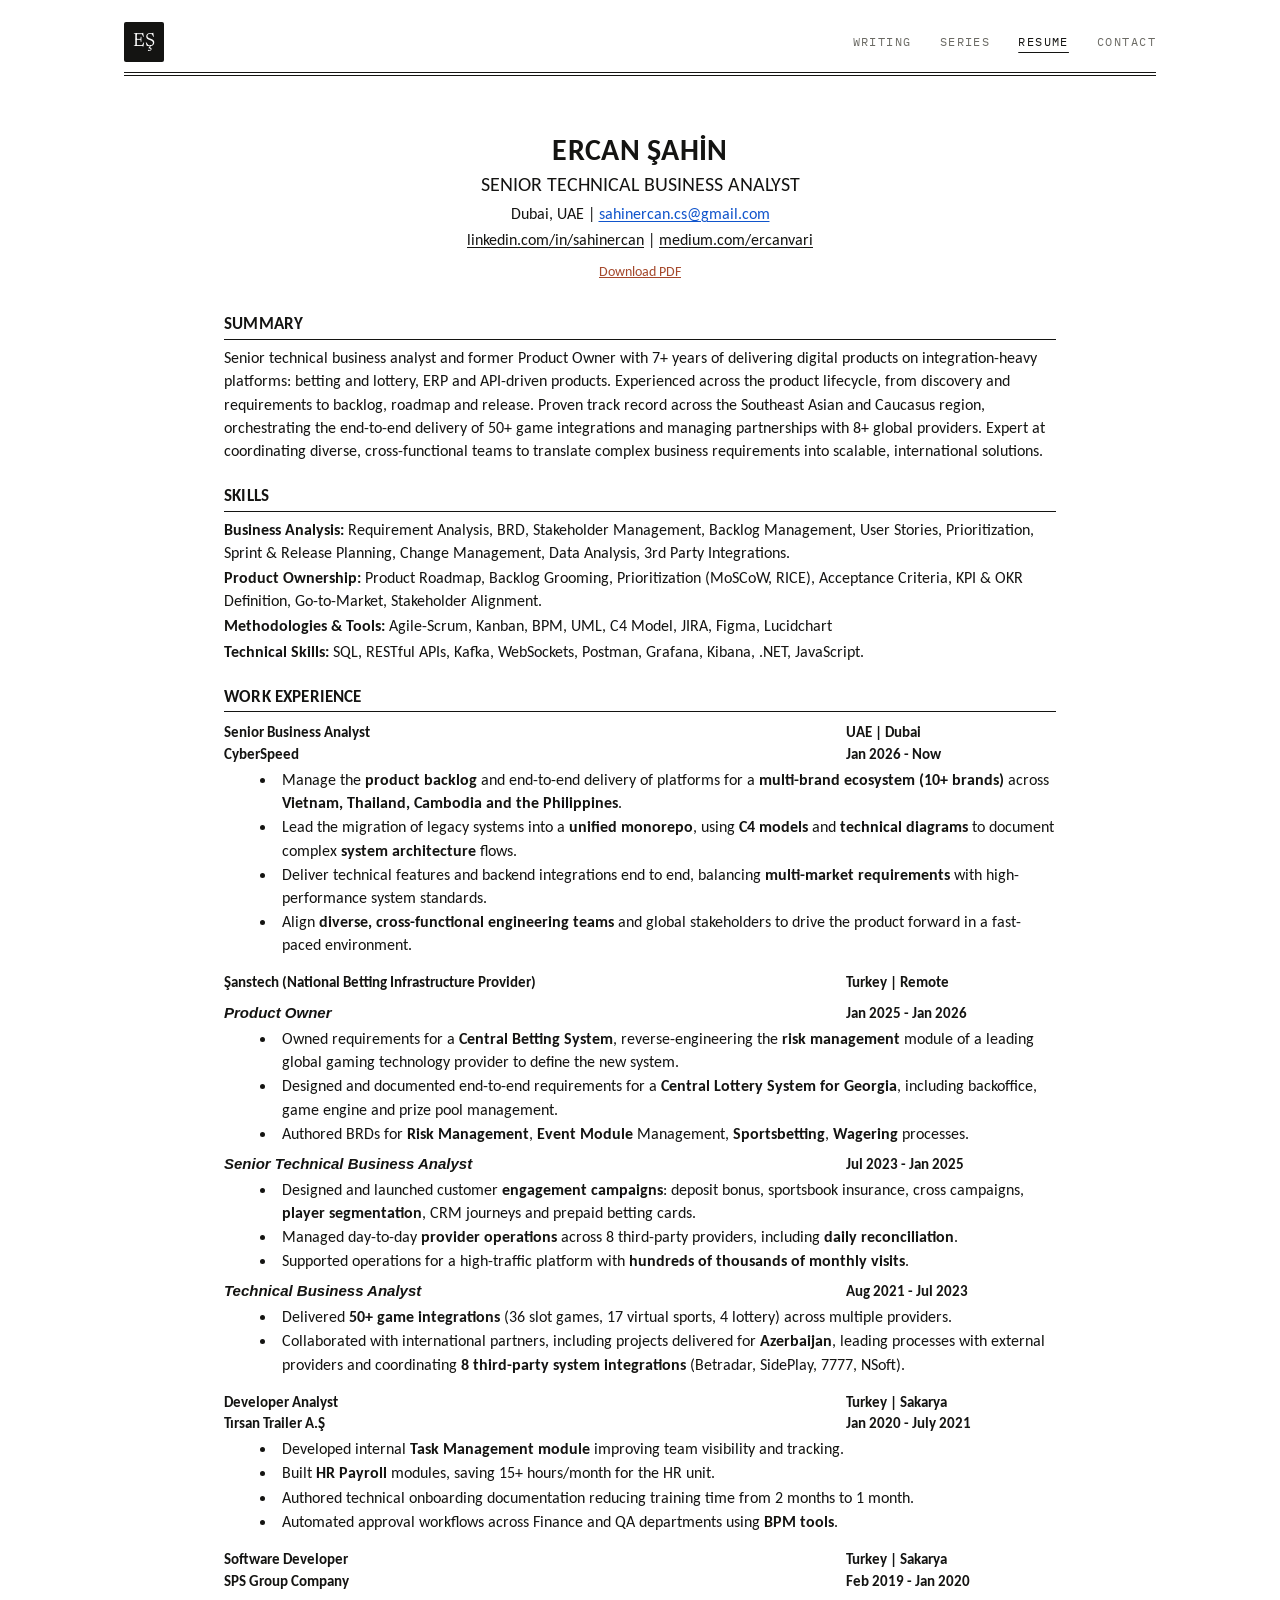
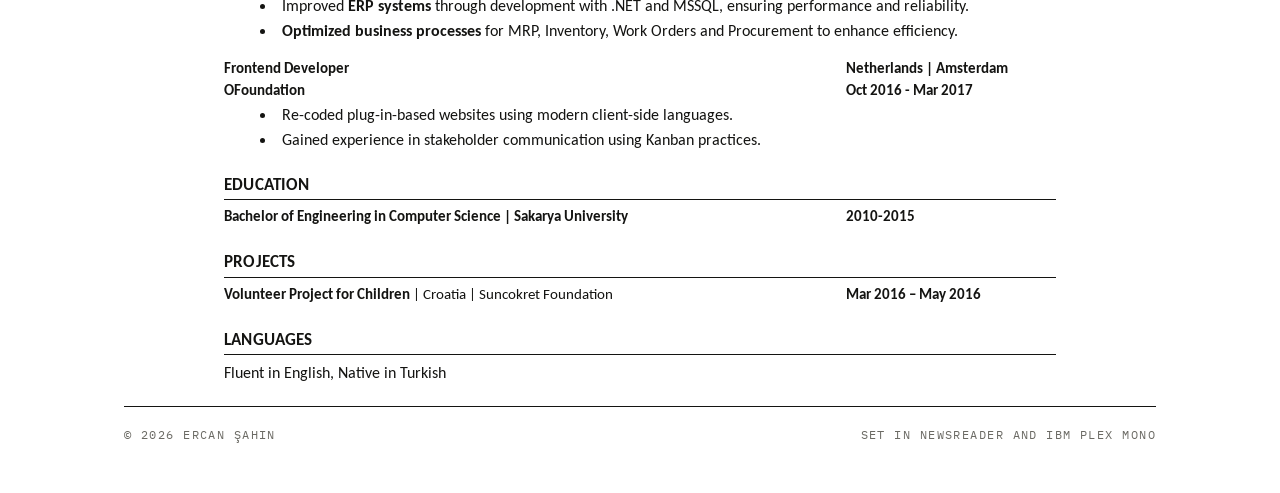
==== commit 4d54d3b2: "Resume: assign Şanstech work to the right role - Technical BA: game and provider integrations - Seni" ====
--- a/resume.html
+++ b/resume.html
@@ -85,17 +85,21 @@
                 <div class="cv-row"><strong>Şanstech (National Betting Infrastructure Provider)</strong><strong>Turkey | Remote</strong></div>
                 <div class="cv-row cvx-subrole"><strong>Product Owner</strong><strong>Jan 2025 - Jan 2026</strong></div>
                 <ul>
+                    <li>Owned requirements for a <b>Central Betting System</b>, reverse-engineering the <b>risk management</b> module of a leading global gaming technology provider to define the new system.</li>
                     <li>Designed and documented end-to-end requirements for a <b>Central Lottery System for Georgia</b>, including backoffice, game engine and prize pool management.</li>
                     <li>Authored BRDs for <b>Risk Management</b>, <b>Event Module</b> Management, <b>Sportsbetting</b>, <b>Wagering</b> processes.</li>
                 </ul>
                 <div class="cv-row cvx-subrole"><strong>Senior Technical Business Analyst</strong><strong>Jul 2023 - Jan 2025</strong></div>
                 <ul>
+                    <li>Designed and launched customer <b>engagement campaigns</b>: deposit bonus, sportsbook insurance, cross campaigns, <b>player segmentation</b>, CRM journeys and prepaid betting cards.</li>
+                    <li>Managed day-to-day <b>provider operations</b> across 8 third-party providers, including <b>daily reconciliation</b>.</li>
+                    <li>Supported operations for a high-traffic platform with <b>hundreds of thousands of monthly visits</b>.</li>
+                </ul>
+                <div class="cv-row cvx-subrole"><strong>Technical Business Analyst</strong><strong>Aug 2021 - Jul 2023</strong></div>
+                <ul>
                     <li>Delivered <b>50+ game integrations</b> (36 slot games, 17 virtual sports, 4 lottery) across multiple providers.</li>
                     <li>Collaborated with international partners, including projects delivered for <b>Azerbaijan</b>, leading processes with external providers and coordinating <b>8 third-party system integrations</b> (Betradar, SidePlay, 7777, NSoft).</li>
-                    <li>Designed and launched customer <b>engagement campaigns</b> (deposit bonus, insurance, segmentation, prepaid).</li>
-                    <li>Supported operations for a platform with <b>~875,000 monthly website traffic</b> and managed daily reconciliation.</li>
                 </ul>
-                <div class="cv-row cvx-subrole"><strong>Technical Business Analyst</strong><strong>Aug 2021 - Jul 2023</strong></div>
             </article>
 
             <article class="cvx-job">
